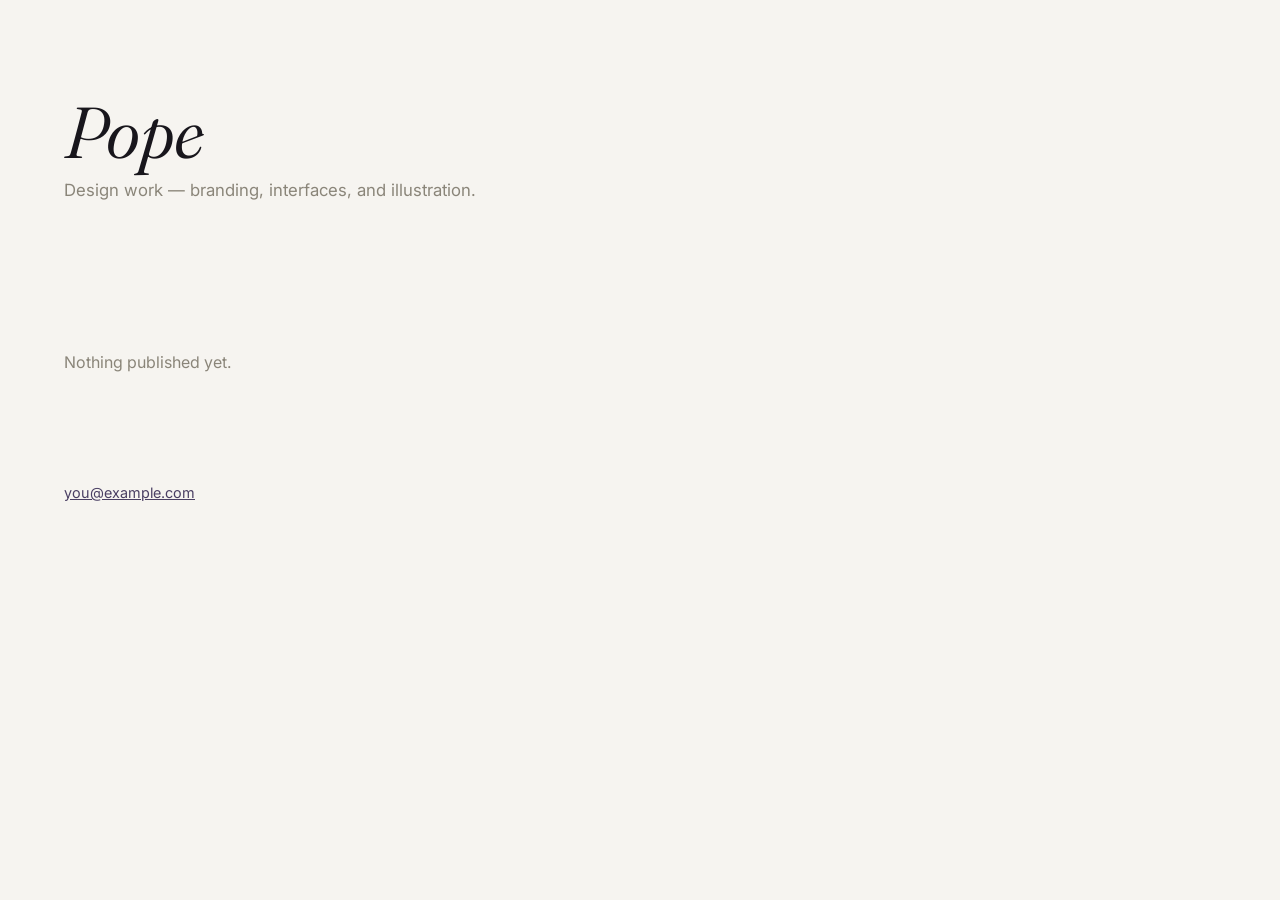
==== index.html @ 61265505 "first files" ====
<!DOCTYPE html>
<html lang="en">
<head>
<meta charset="UTF-8">
<meta name="viewport" content="width=device-width, initial-scale=1.0">
<title>Pope — Design Works</title>
<link rel="preconnect" href="https://fonts.googleapis.com">
<link href="https://fonts.googleapis.com/css2?family=Fraunces:ital,opsz,wght@0,9..144,340;0,9..144,500;1,9..144,400&family=Inter:wght@400;500&display=swap" rel="stylesheet">
<link rel="stylesheet" href="styles.css">
</head>
<body>

<header class="hero">
  <h1 class="wordmark">Pope</h1>
  <p class="tagline">Design work — branding, interfaces, and illustration.</p>
  <nav class="filters" id="filters"></nav>
</header>

<main id="gallery" class="gallery" aria-live="polite"></main>

<p id="emptyState" class="empty-state" hidden>Nothing published yet.</p>

<div id="lightbox" class="lightbox" hidden>
  <button class="lightbox-close" id="lightboxClose" aria-label="Close">×</button>
  <button class="lightbox-nav lightbox-prev" id="lightboxPrev" aria-label="Previous">‹</button>
  <figure class="lightbox-figure">
    <img id="lightboxImg" src="" alt="">
    <figcaption id="lightboxCaption"></figcaption>
  </figure>
  <button class="lightbox-nav lightbox-next" id="lightboxNext" aria-label="Next">›</button>
</div>

<footer class="site-footer">
  <a href="mailto:you@example.com">you@example.com</a>
</footer>

<script src="script.js"></script>
</body>
</html>
---- styles.css ----
:root {
  --ink: #18161c;
  --paper: #f6f4f0;
  --line: #ddd8ce;
  --muted: #8a8579;
  --accent: #4a3f63;
  --accent-soft: #efe9f3;
}

* { box-sizing: border-box; }
html { scroll-behavior: smooth; }

body {
  margin: 0;
  background: var(--paper);
  color: var(--ink);
  font-family: 'Inter', sans-serif;
  -webkit-font-smoothing: antialiased;
}

/* ---------- Hero / header ---------- */

.hero {
  padding: clamp(3rem, 8vw, 6rem) clamp(1.5rem, 5vw, 4rem) 2.5rem;
  max-width: 46rem;
}

.wordmark {
  font-family: 'Fraunces', serif;
  font-style: italic;
  font-weight: 340;
  font-size: clamp(2.75rem, 7vw, 4.5rem);
  margin: 0 0 0.75rem;
  letter-spacing: -0.01em;
  line-height: 1;
}

.tagline {
  font-size: 1.05rem;
  color: var(--muted);
  margin: 0 0 2rem;
  max-width: 32rem;
}

.filters {
  display: flex;
  gap: 1.75rem;
  flex-wrap: wrap;
}

.filters button {
  font-family: inherit;
  font-size: 0.92rem;
  color: var(--muted);
  background: none;
  border: none;
  cursor: pointer;
  padding: 0 0 0.2rem;
  border-bottom: 1px solid transparent;
}

.filters button:hover,
.filters button.active {
  color: var(--ink);
  border-bottom-color: var(--accent);
}

/* ---------- Masonry gallery ---------- */

.gallery {
  padding: 0 clamp(1rem, 4vw, 3rem) 4rem;
  column-count: 1;
  column-gap: 1.25rem;
}

@media (min-width: 640px)  { .gallery { column-count: 2; } }
@media (min-width: 1000px) { .gallery { column-count: 3; } }
@media (min-width: 1400px) { .gallery { column-count: 4; } }

.piece {
  break-inside: avoid;
  margin: 0 0 1.25rem;
  position: relative;
  cursor: pointer;
  overflow: hidden;
  background: #fff;
  border: 1px solid var(--line);
}

.piece img {
  display: block;
  width: 100%;
  height: auto;
  transition: transform 0.5s ease;
}

.piece:hover img { transform: scale(1.03); }

.piece-label {
  position: absolute;
  left: 0.85rem;
  bottom: 0.75rem;
  color: #fff;
  font-size: 0.85rem;
  opacity: 0;
  transition: opacity 0.25s ease;
  text-shadow: 0 1px 6px rgba(0,0,0,0.6);
}

.piece::after {
  content: "";
  position: absolute;
  inset: 0;
  background: linear-gradient(to top, rgba(0,0,0,0.45), transparent 45%);
  opacity: 0;
  transition: opacity 0.25s ease;
}

.piece:hover::after,
.piece:hover .piece-label,
.piece:focus-visible::after,
.piece:focus-visible .piece-label { opacity: 1; }

.piece-label .category { display: block; color: #e4e0ea; font-size: 0.75rem; }

.empty-state {
  padding: 0 clamp(1.5rem, 5vw, 4rem) 4rem;
  color: var(--muted);
}

/* ---------- Lightbox ---------- */

.lightbox {
  position: fixed;
  inset: 0;
  background: rgba(12, 11, 14, 0.96);
  display: flex;
  align-items: center;
  justify-content: center;
  z-index: 100;
}
.lightbox[hidden] { display: none; }

.lightbox-figure { max-width: 90vw; max-height: 90vh; margin: 0; text-align: center; }
.lightbox-figure img { max-width: 90vw; max-height: 80vh; object-fit: contain; display: block; margin: 0 auto; }
.lightbox-figure figcaption { color: #e9e6ee; font-size: 0.9rem; margin-top: 0.85rem; }

.lightbox-close, .lightbox-nav {
  position: absolute;
  background: none;
  border: none;
  color: #e9e6ee;
  font-size: 2rem;
  cursor: pointer;
  line-height: 1;
  padding: 0.5rem;
}
.lightbox-close { top: 1rem; right: 1.5rem; font-size: 2.25rem; }
.lightbox-prev { left: 1rem; top: 50%; transform: translateY(-50%); }
.lightbox-next { right: 1rem; top: 50%; transform: translateY(-50%); }
.lightbox-close:hover, .lightbox-nav:hover { color: #fff; }

.site-footer {
  padding: 2rem clamp(1.5rem, 5vw, 4rem) 3rem;
  font-size: 0.9rem;
}
.site-footer a { color: var(--accent); }

@media (prefers-reduced-motion: reduce) {
  .piece img, .piece-label, .piece::after { transition: none; }
}

/* ==================================================================
   Admin panel
   ================================================================== */

.admin-body {
  max-width: 40rem;
  margin: 0 auto;
  padding: clamp(2rem, 6vw, 4rem) 1.5rem 5rem;
}

.admin-header h1 {
  font-family: 'Fraunces', serif;
  font-weight: 500;
  font-size: 2rem;
  margin: 0 0 0.35rem;
}

.admin-header p { color: var(--muted); margin: 0 0 2rem; }

.panel {
  background: #fff;
  border: 1px solid var(--line);
  padding: 1.5rem;
  margin-bottom: 2rem;
}

.panel h2 {
  font-size: 1rem;
  font-weight: 500;
  margin: 0 0 1rem;
}

.field {
  display: flex;
  flex-direction: column;
  gap: 0.35rem;
  margin-bottom: 1rem;
}

.field label { font-size: 0.85rem; color: var(--muted); }

.field input, .field select {
  font-family: inherit;
  font-size: 0.95rem;
  padding: 0.55rem 0.7rem;
  border: 1px solid var(--line);
  background: var(--paper);
  color: var(--ink);
}

.field input:focus, .field select:focus {
  outline: none;
  border-color: var(--accent);
}

.row { display: flex; gap: 1rem; }
.row .field { flex: 1; }

button.primary, button.secondary, button.danger {
  font-family: inherit;
  font-size: 0.9rem;
  padding: 0.6rem 1.1rem;
  border: 1px solid var(--ink);
  background: var(--ink);
  color: #fff;
  cursor: pointer;
}

button.secondary {
  background: none;
  color: var(--ink);
}

button.danger {
  background: none;
  border-color: #a33d3d;
  color: #a33d3d;
  font-size: 0.8rem;
  padding: 0.35rem 0.7rem;
}

button:disabled { opacity: 0.5; cursor: not-allowed; }

.status-line {
  font-size: 0.85rem;
  margin-top: 0.75rem;
  color: var(--muted);
}
.status-line.error { color: #a33d3d; }
.status-line.success { color: #35744f; }

.pending-list, .published-list {
  display: flex;
  flex-direction: column;
  gap: 1rem;
  margin-top: 1rem;
}

.pending-item, .published-item {
  display: flex;
  gap: 1rem;
  align-items: flex-start;
  border: 1px solid var(--line);
  padding: 0.85rem;
}

.pending-item img, .published-item img {
  width: 84px;
  height: 84px;
  object-fit: cover;
  flex-shrink: 0;
  background: var(--accent-soft);
}

.pending-item .fields { flex: 1; display: flex; flex-direction: column; gap: 0.5rem; }
.pending-item .fields input { width: 100%; }

.published-item { justify-content: space-between; }
.published-item .meta { flex: 1; }
.published-item .meta .title { font-weight: 500; }
.published-item .meta .category { color: var(--muted); font-size: 0.85rem; }

.drop-zone {
  border: 1px dashed var(--line);
  padding: 2rem;
  text-align: center;
  color: var(--muted);
  cursor: pointer;
  font-size: 0.9rem;
}
.drop-zone.dragover { border-color: var(--accent); color: var(--accent); background: var(--accent-soft); }
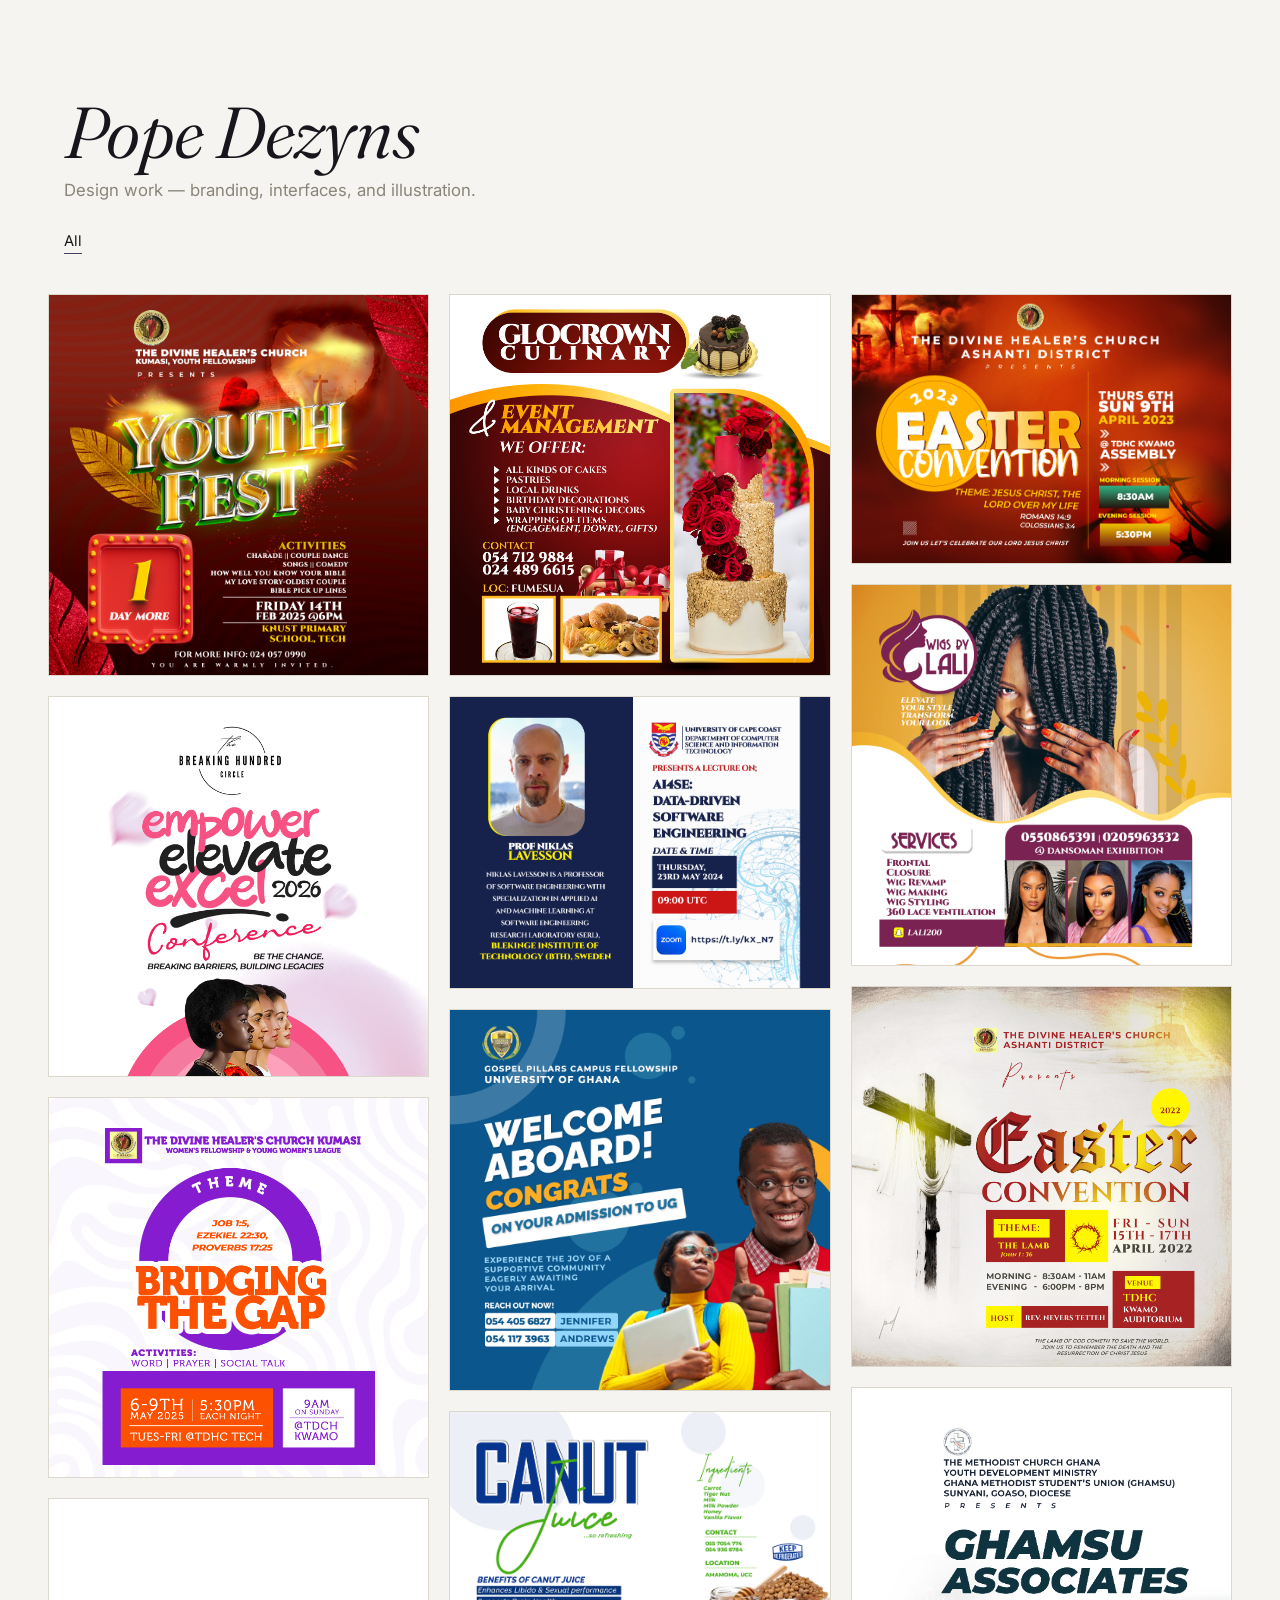
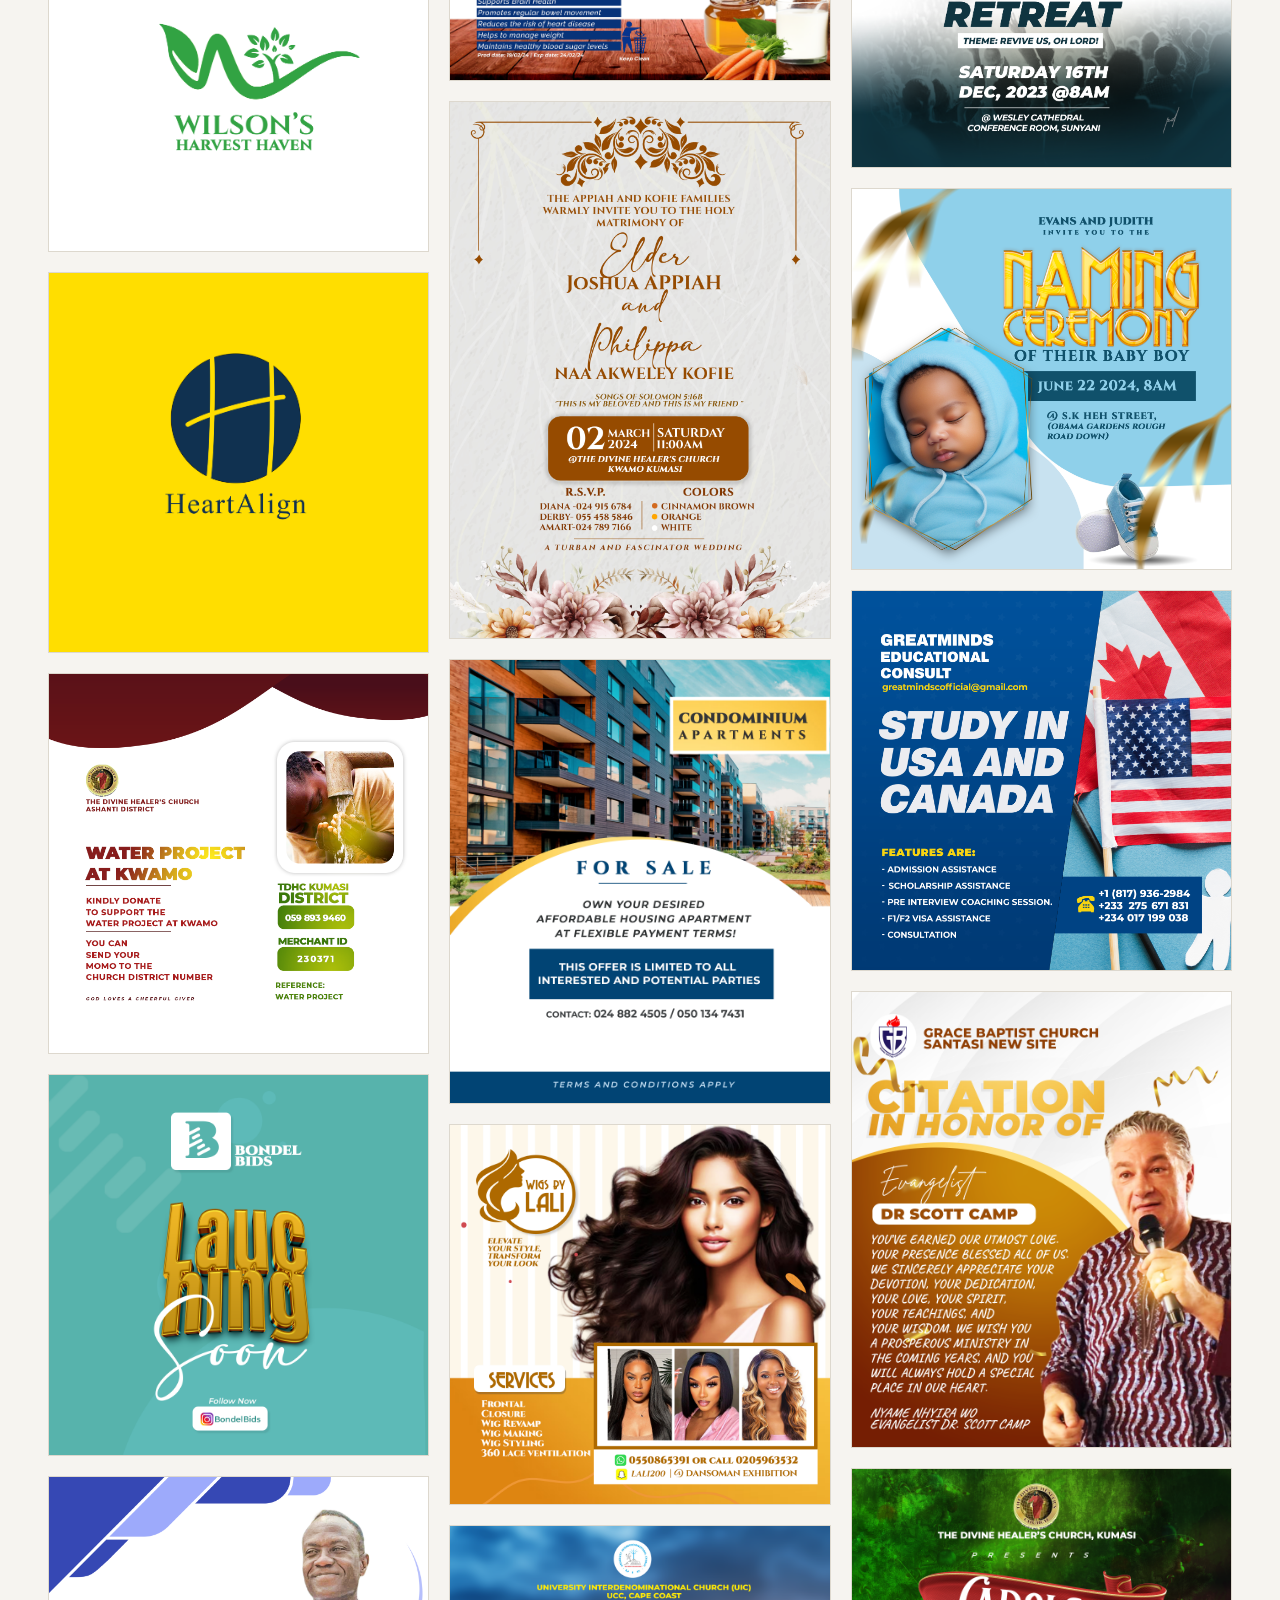
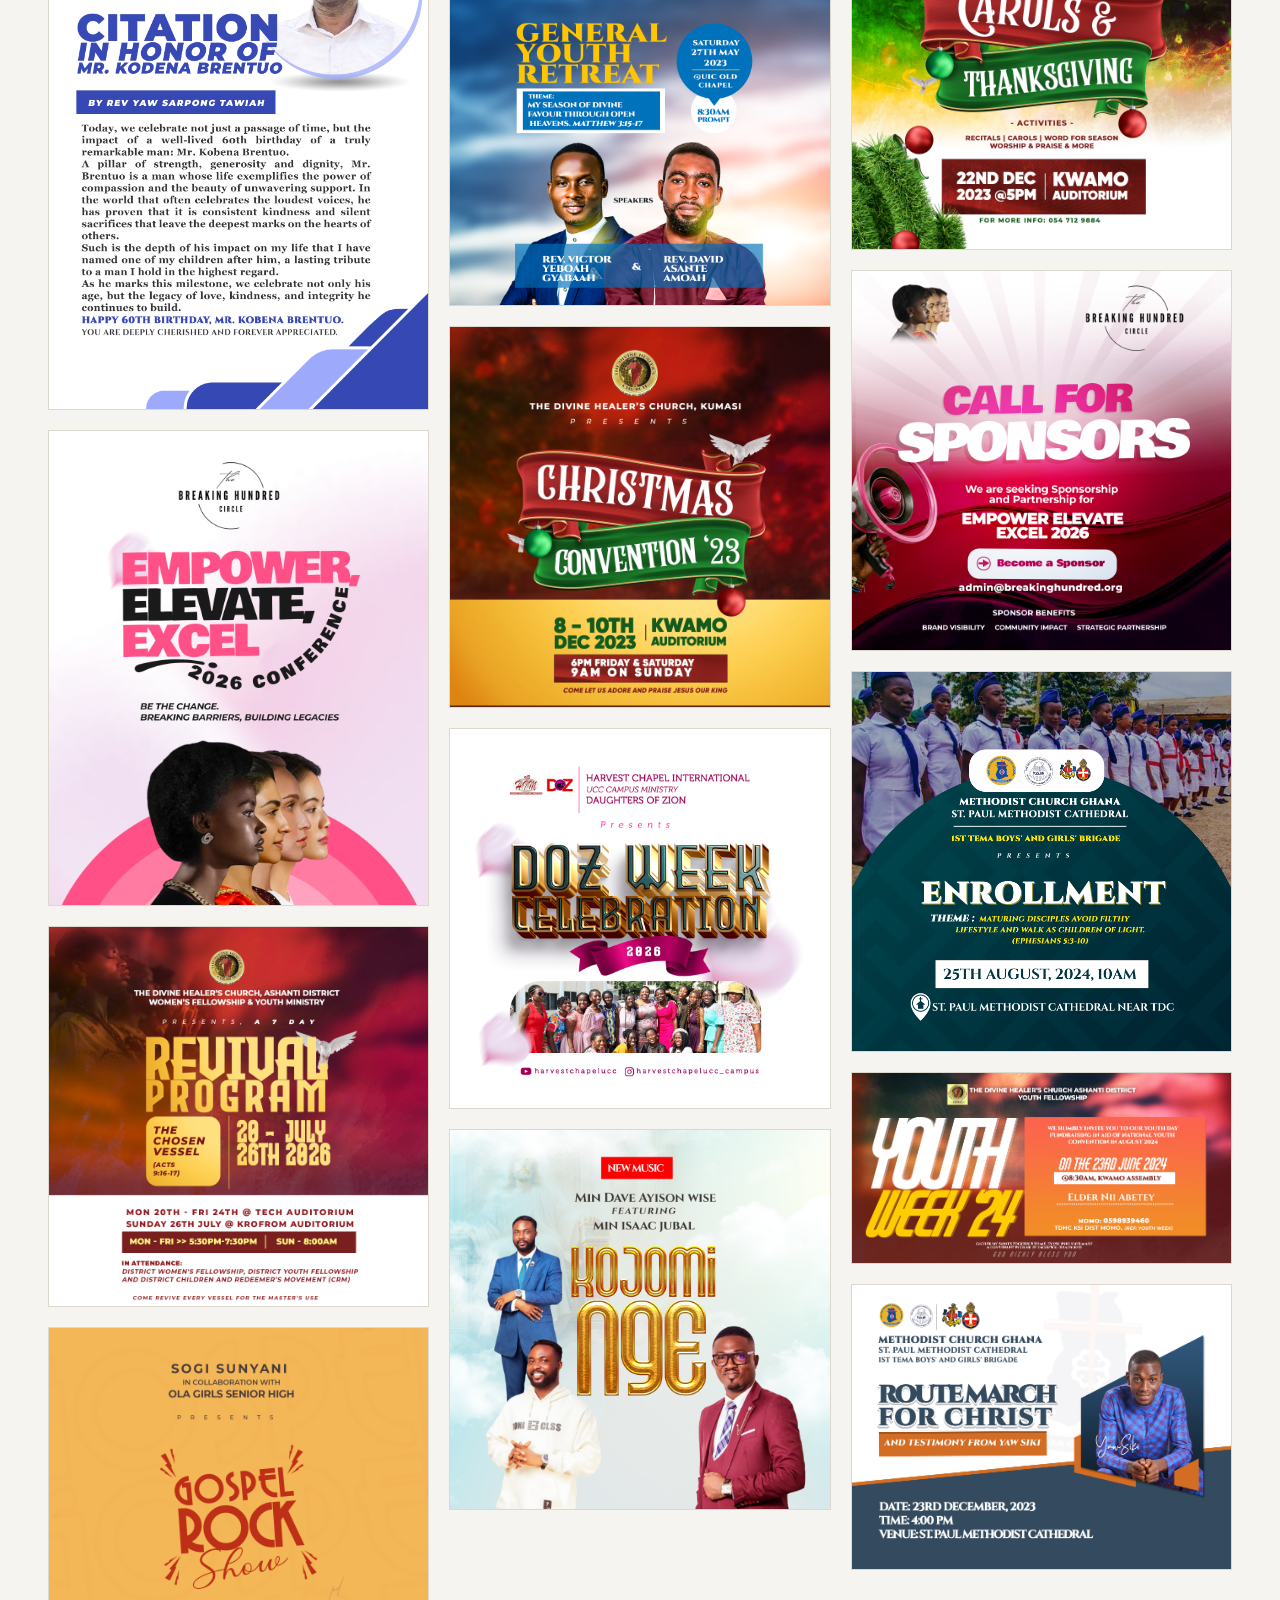
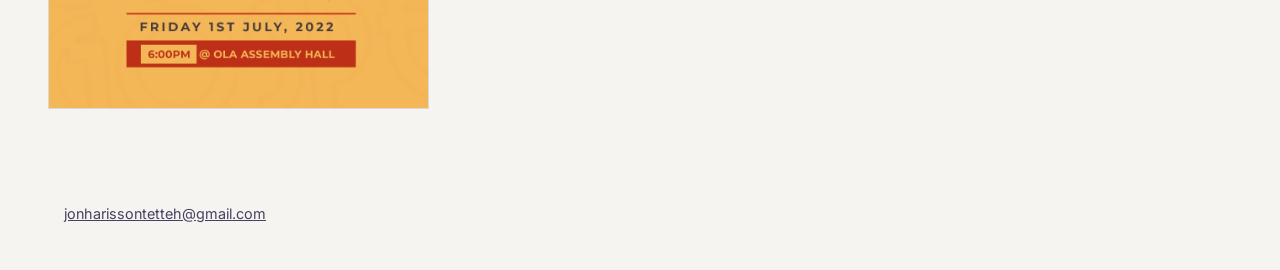
==== commit 19ff6f6d: "Update title and footer email in index.html" ====
--- a/index.html
+++ b/index.html
@@ -3,7 +3,7 @@
 <head>
 <meta charset="UTF-8">
 <meta name="viewport" content="width=device-width, initial-scale=1.0">
-<title>Pope — Design Works</title>
+<title>Pope — Dezyns Works</title>
 <link rel="preconnect" href="https://fonts.googleapis.com">
 <link href="https://fonts.googleapis.com/css2?family=Fraunces:ital,opsz,wght@0,9..144,340;0,9..144,500;1,9..144,400&family=Inter:wght@400;500&display=swap" rel="stylesheet">
 <link rel="stylesheet" href="styles.css">
@@ -11,7 +11,7 @@
 <body>
 
 <header class="hero">
-  <h1 class="wordmark">Pope</h1>
+  <h1 class="wordmark">Pope Dezyns</h1>
   <p class="tagline">Design work — branding, interfaces, and illustration.</p>
   <nav class="filters" id="filters"></nav>
 </header>
@@ -31,7 +31,7 @@
 </div>
 
 <footer class="site-footer">
-  <a href="mailto:you@example.com">you@example.com</a>
+  <a href="mailto:you@example.com">jonharissontetteh@gmail.com</a>
 </footer>
 
 <script src="script.js"></script>
